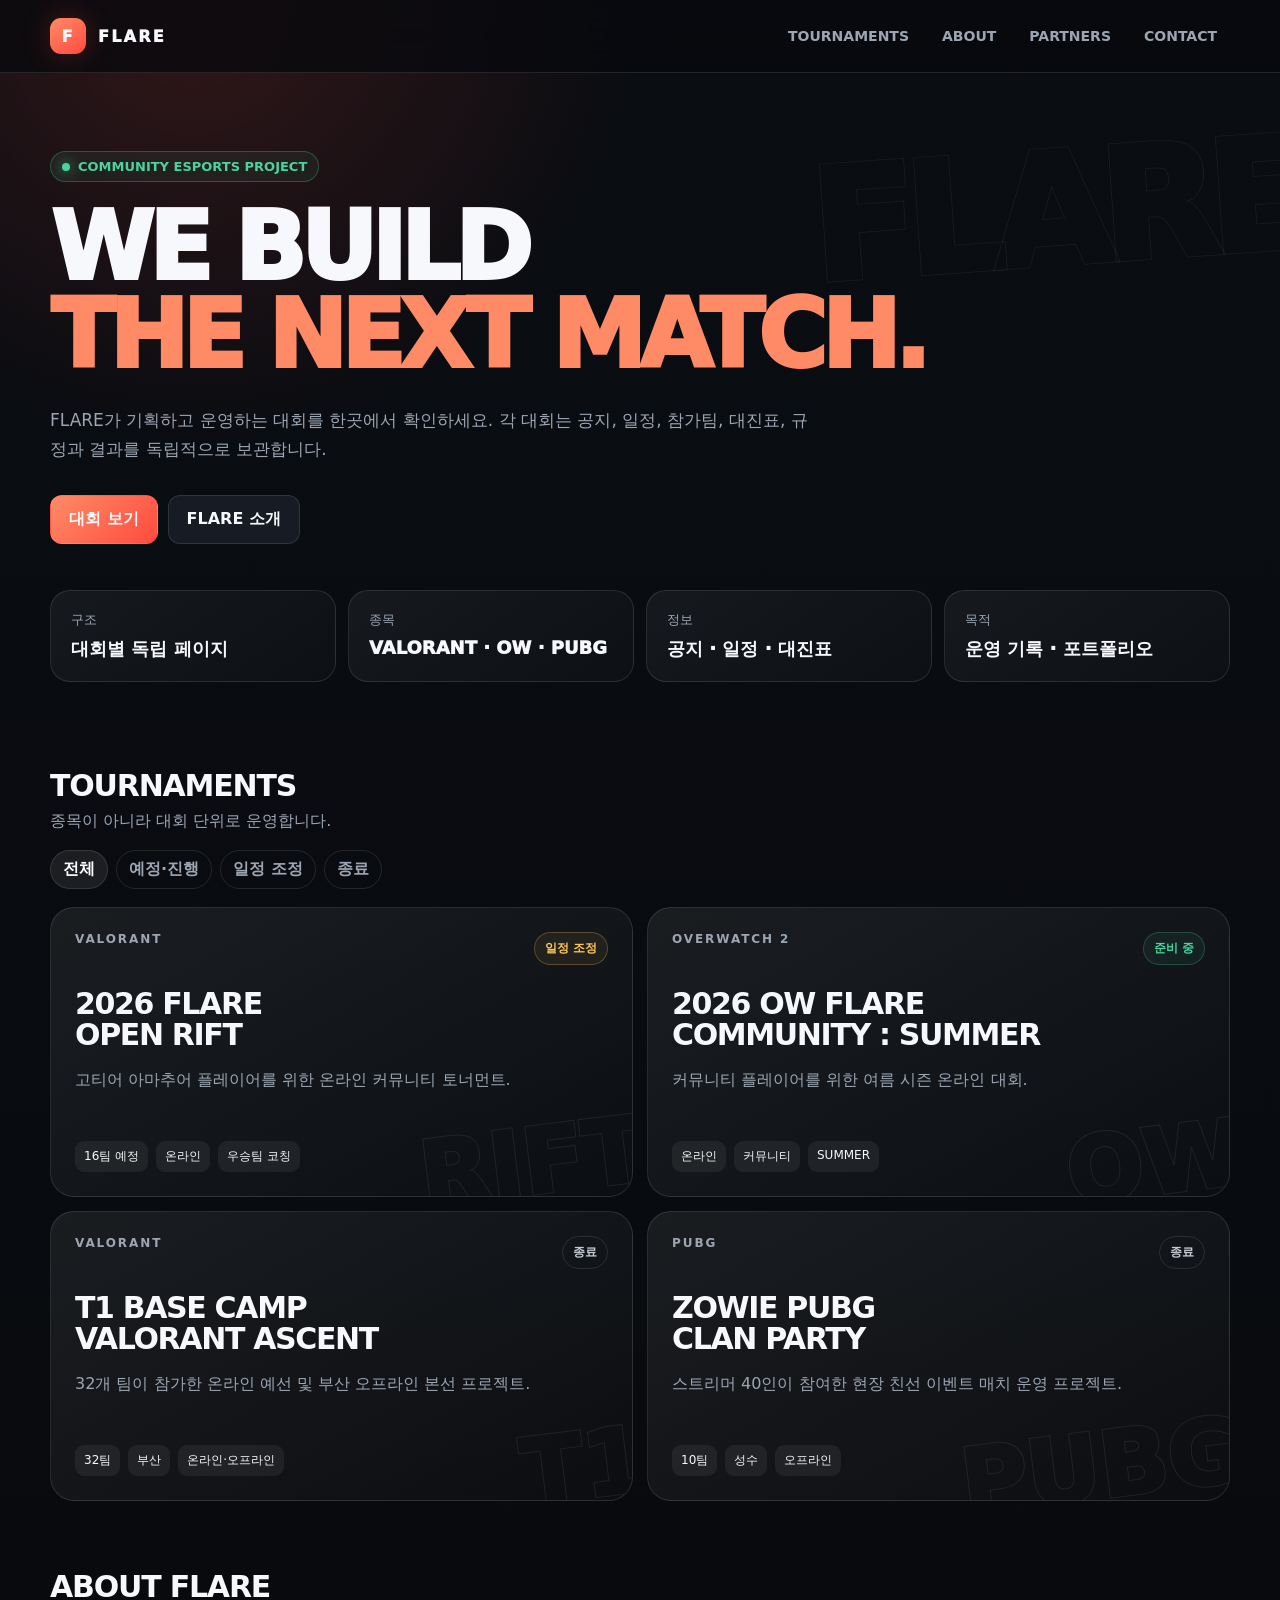
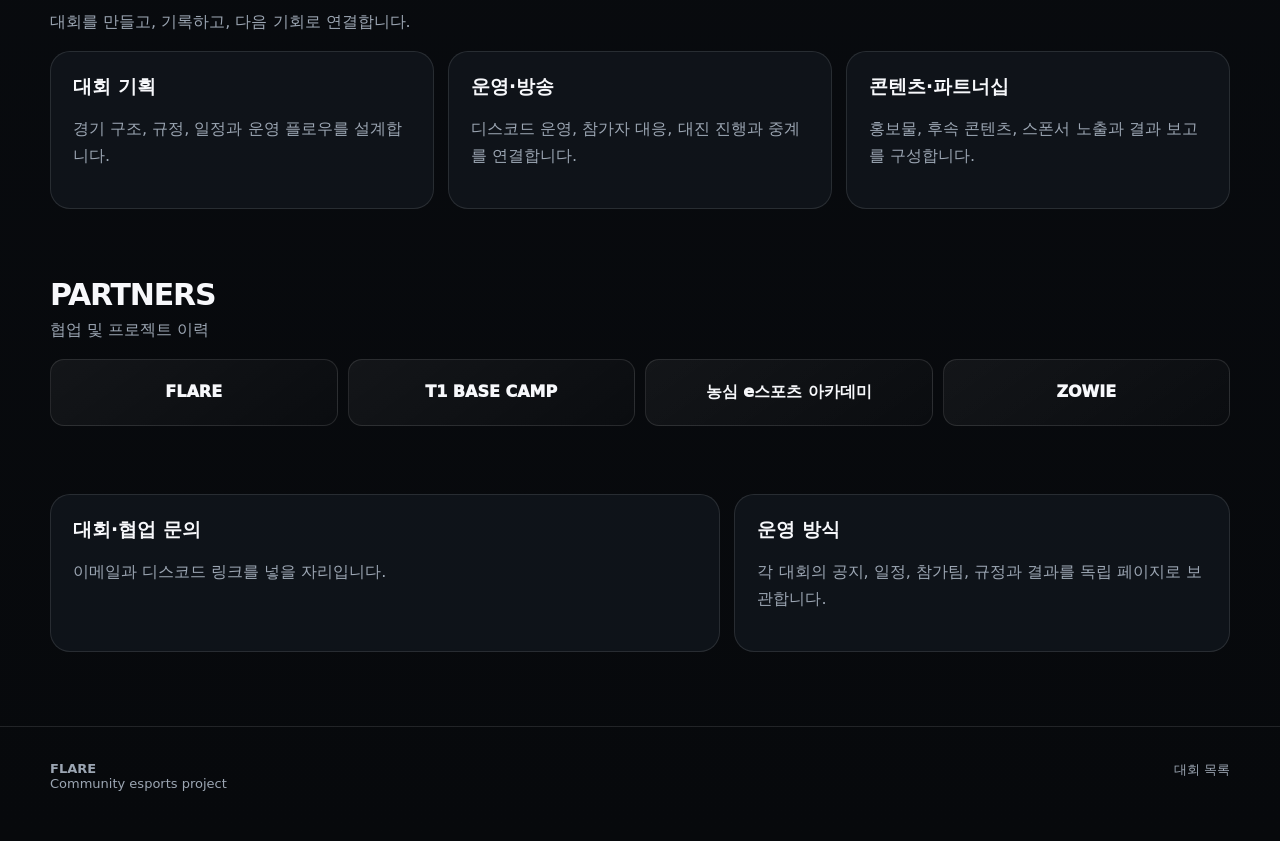
==== index.html @ 4d37eba4 "Add files via upload" ====
<!doctype html><html lang="ko"><head><meta charset="utf-8"><meta name="viewport" content="width=device-width,initial-scale=1"><title>FLARE | Tournament Hub</title><link rel="stylesheet" href="assets/styles.css"></head><body><header class="site-header"><div class="container header-inner"><a class="brand" href="index.html"><span class="brand-mark">F</span><span>FLARE</span></a><button class="menu" data-menu>MENU</button><nav class="nav" data-nav><a href="index.html#tournaments">TOURNAMENTS</a><a href="index.html#about">ABOUT</a><a href="index.html#partners">PARTNERS</a><a href="index.html#contact">CONTACT</a></nav></div></header><section class="hero" data-word="FLARE"><div class="container"><div class="eyebrow ok"><span class="dot"></span> COMMUNITY ESPORTS PROJECT</div><h1>WE BUILD <span>THE NEXT MATCH.</span></h1><p>FLARE가 기획하고 운영하는 대회를 한곳에서 확인하세요. 각 대회는 공지, 일정, 참가팀, 대진표, 규정과 결과를 독립적으로 보관합니다.</p><div class="actions"><a class="btn primary" href="#tournaments">대회 보기</a><a class="btn" href="#about">FLARE 소개</a></div><div class="summary-grid"><div class="summary"><div class="label">구조</div><div class="value">대회별 독립 페이지</div></div><div class="summary"><div class="label">종목</div><div class="value">VALORANT · OW · PUBG</div></div><div class="summary"><div class="label">정보</div><div class="value">공지 · 일정 · 대진표</div></div><div class="summary"><div class="label">목적</div><div class="value">운영 기록 · 포트폴리오</div></div></div></div></section><main><section class="section" id="tournaments"><div class="container"><div class="section-head"><div><h2>TOURNAMENTS</h2><p>종목이 아니라 대회 단위로 운영합니다.</p></div></div><div class="filters"><button class="filter active" data-filter="all">전체</button><button class="filter" data-filter="upcoming">예정·진행</button><button class="filter" data-filter="delayed">일정 조정</button><button class="filter" data-filter="completed">종료</button></div><div class="tournament-grid">
<a class="tournament" data-card data-status="delayed" data-code="RIFT" href="tournaments/open-rift/index.html"><div><div class="topline"><span class="game">VALORANT</span><span class="pill delay">일정 조정</span></div><h3>2026 FLARE<br>OPEN RIFT</h3><p>고티어 아마추어 플레이어를 위한 온라인 커뮤니티 토너먼트.</p></div><div class="chips"><span class="chip">16팀 예정</span><span class="chip">온라인</span><span class="chip">우승팀 코칭</span></div></a>
<a class="tournament" data-card data-status="upcoming" data-code="OW" href="tournaments/ow-summer/index.html"><div><div class="topline"><span class="game">OVERWATCH 2</span><span class="pill live">준비 중</span></div><h3>2026 OW FLARE<br>COMMUNITY : SUMMER</h3><p>커뮤니티 플레이어를 위한 여름 시즌 온라인 대회.</p></div><div class="chips"><span class="chip">온라인</span><span class="chip">커뮤니티</span><span class="chip">SUMMER</span></div></a>
<a class="tournament" data-card data-status="completed" data-code="T1" href="tournaments/t1-ascent/index.html"><div><div class="topline"><span class="game">VALORANT</span><span class="pill done">종료</span></div><h3>T1 BASE CAMP<br>VALORANT ASCENT</h3><p>32개 팀이 참가한 온라인 예선 및 부산 오프라인 본선 프로젝트.</p></div><div class="chips"><span class="chip">32팀</span><span class="chip">부산</span><span class="chip">온라인·오프라인</span></div></a>
<a class="tournament" data-card data-status="completed" data-code="PUBG" href="tournaments/zowie-pubg/index.html"><div><div class="topline"><span class="game">PUBG</span><span class="pill done">종료</span></div><h3>ZOWIE PUBG<br>CLAN PARTY</h3><p>스트리머 40인이 참여한 현장 친선 이벤트 매치 운영 프로젝트.</p></div><div class="chips"><span class="chip">10팀</span><span class="chip">성수</span><span class="chip">오프라인</span></div></a>
</div></div></section><section class="section" id="about"><div class="container"><div class="section-head"><div><h2>ABOUT FLARE</h2><p>대회를 만들고, 기록하고, 다음 기회로 연결합니다.</p></div></div><div class="grid3"><div class="card"><h3>대회 기획</h3><p class="muted">경기 구조, 규정, 일정과 운영 플로우를 설계합니다.</p></div><div class="card"><h3>운영·방송</h3><p class="muted">디스코드 운영, 참가자 대응, 대진 진행과 중계를 연결합니다.</p></div><div class="card"><h3>콘텐츠·파트너십</h3><p class="muted">홍보물, 후속 콘텐츠, 스폰서 노출과 결과 보고를 구성합니다.</p></div></div></div></section><section class="section" id="partners"><div class="container"><div class="section-head"><div><h2>PARTNERS</h2><p>협업 및 프로젝트 이력</p></div></div><div class="sponsors"><div class="sponsor">FLARE</div><div class="sponsor">T1 BASE CAMP</div><div class="sponsor">농심 e스포츠 아카데미</div><div class="sponsor">ZOWIE</div></div></div></section><section class="section" id="contact"><div class="container grid2"><div class="card"><h3>대회·협업 문의</h3><p class="muted">이메일과 디스코드 링크를 넣을 자리입니다.</p></div><div class="card"><h3>운영 방식</h3><p class="muted">각 대회의 공지, 일정, 참가팀, 규정과 결과를 독립 페이지로 보관합니다.</p></div></div></section></main><footer class="footer"><div class="container footer-inner"><div><strong>FLARE</strong><br>Community esports project</div><div><a href="index.html#tournaments">대회 목록</a></div></div></footer><script src="assets/app.js"></script></body></html>
---- assets/styles.css ----
:root{--bg:#080a0e;--panel:#11151c;--panel2:#171c24;--line:rgba(255,255,255,.11);--text:#f7f8fb;--muted:#9ca6b3;--accent:#ff4b3e;--accent2:#ff8b66;--warn:#ffc65a;--ok:#49d39d;--max:1180px;--radius:20px}
*{box-sizing:border-box}html{scroll-behavior:smooth}body{margin:0;background:radial-gradient(circle at 15% 0,rgba(255,75,62,.16),transparent 28rem),linear-gradient(180deg,#0a0d12,#07090c);color:var(--text);font-family:Pretendard,"Noto Sans KR",Inter,system-ui,sans-serif;min-height:100vh}a{color:inherit;text-decoration:none}button{font:inherit}.container{width:min(var(--max),calc(100% - 36px));margin:auto}.site-header{position:sticky;top:0;z-index:50;border-bottom:1px solid var(--line);background:rgba(8,10,14,.78);backdrop-filter:blur(18px)}.header-inner{min-height:72px;display:flex;align-items:center;justify-content:space-between;gap:24px}.brand{display:flex;align-items:center;gap:12px;font-weight:1000;letter-spacing:.14em}.brand-mark{width:36px;height:36px;border-radius:11px;display:grid;place-items:center;background:linear-gradient(145deg,var(--accent2),var(--accent));box-shadow:0 0 28px rgba(255,75,62,.25)}.nav{display:flex;gap:7px}.nav a{padding:10px 13px;border-radius:10px;color:var(--muted);font-size:14px;font-weight:800}.nav a:hover,.nav a.active{background:rgba(255,255,255,.08);color:#fff}.menu{display:none;border:1px solid var(--line);background:var(--panel);color:#fff;border-radius:10px;padding:9px 11px}.hero{padding:78px 0 52px;position:relative;overflow:hidden}.hero:after{content:attr(data-word);position:absolute;right:-20px;top:50px;font-size:clamp(80px,12vw,180px);font-weight:1000;letter-spacing:-.07em;color:transparent;-webkit-text-stroke:1px rgba(255,255,255,.055);transform:rotate(-4deg);pointer-events:none}.eyebrow{display:inline-flex;align-items:center;gap:8px;padding:7px 11px;border-radius:999px;border:1px solid rgba(255,198,90,.28);background:rgba(255,198,90,.07);color:var(--warn);font-size:13px;font-weight:900}.eyebrow.ok{color:var(--ok);border-color:rgba(73,211,157,.28);background:rgba(73,211,157,.07)}.dot{width:8px;height:8px;border-radius:50%;background:currentColor;box-shadow:0 0 14px currentColor}.hero h1{margin:22px 0 0;max-width:950px;font-size:clamp(46px,8vw,94px);line-height:.94;letter-spacing:-.06em;font-weight:1000}.hero h1 span{display:block;color:var(--accent2)}.hero p{max-width:760px;color:var(--muted);font-size:17px;line-height:1.75;margin:25px 0 0}.actions{display:flex;flex-wrap:wrap;gap:10px;margin-top:30px}.btn{display:inline-flex;align-items:center;justify-content:center;border:1px solid var(--line);background:var(--panel2);padding:13px 18px;border-radius:12px;font-weight:900}.btn.primary{border-color:transparent;background:linear-gradient(135deg,var(--accent2),var(--accent))}.btn.disabled{opacity:.48;pointer-events:none}.summary-grid{display:grid;grid-template-columns:repeat(4,1fr);gap:12px;margin-top:46px;position:relative;z-index:2}.summary{border:1px solid var(--line);background:linear-gradient(145deg,rgba(255,255,255,.055),rgba(255,255,255,.02));border-radius:var(--radius);padding:20px}.summary .label{color:var(--muted);font-size:13px;margin-bottom:8px}.summary .value{font-size:18px;font-weight:1000}.section{padding:34px 0}.section-head{display:flex;align-items:end;justify-content:space-between;gap:20px;margin-bottom:18px}.section-head h2{font-size:30px;letter-spacing:-.04em;margin:0}.section-head p{color:var(--muted);margin:8px 0 0}.filters{display:flex;gap:8px;flex-wrap:wrap;margin-bottom:18px}.filter{border:1px solid var(--line);background:transparent;color:var(--muted);padding:8px 12px;border-radius:999px;cursor:pointer;font-weight:800}.filter.active,.filter:hover{background:rgba(255,255,255,.08);color:white}.tournament-grid{display:grid;grid-template-columns:repeat(2,1fr);gap:14px}.tournament{min-height:290px;position:relative;overflow:hidden;padding:24px;border:1px solid var(--line);border-radius:24px;background:linear-gradient(150deg,rgba(255,255,255,.075),rgba(255,255,255,.015));display:flex;flex-direction:column;justify-content:space-between}.tournament:after{content:attr(data-code);position:absolute;right:-12px;bottom:-20px;font-size:90px;font-weight:1000;color:transparent;-webkit-text-stroke:1px rgba(255,255,255,.08);transform:rotate(-7deg)}.tournament>*{position:relative;z-index:2}.topline{display:flex;justify-content:space-between;gap:12px}.game{font-size:12px;color:var(--muted);letter-spacing:.16em;font-weight:900}.pill{font-size:12px;font-weight:1000;border:1px solid var(--line);border-radius:999px;padding:7px 10px}.pill.delay{color:var(--warn);border-color:rgba(255,198,90,.25);background:rgba(255,198,90,.07)}.pill.live{color:var(--ok);border-color:rgba(73,211,157,.25);background:rgba(73,211,157,.07)}.pill.done{color:#c7ccd4}.tournament h3{font-size:30px;line-height:1.03;letter-spacing:-.045em;margin:24px 0 10px}.tournament p{color:var(--muted);line-height:1.65;max-width:500px}.chips{display:flex;flex-wrap:wrap;gap:8px;margin-top:18px}.chip{font-size:12px;padding:7px 9px;border-radius:9px;background:rgba(255,255,255,.06)}.grid2{display:grid;grid-template-columns:1.15fr .85fr;gap:14px}.grid3{display:grid;grid-template-columns:repeat(3,1fr);gap:14px}.card{border:1px solid var(--line);background:rgba(17,21,28,.88);border-radius:var(--radius);padding:22px}.card h3{margin:0 0 15px}.muted{color:var(--muted);line-height:1.68}.notice{display:flex;align-items:center;gap:14px;padding:15px 0;border-bottom:1px solid var(--line)}.notice:last-child{border-bottom:0}.badge{flex:0 0 auto;padding:6px 9px;border-radius:8px;font-size:12px;font-weight:1000;background:rgba(255,75,62,.12);color:var(--accent2)}.badge.gray{background:rgba(255,255,255,.07);color:#cfd5dd}.badge.green{background:rgba(73,211,157,.1);color:var(--ok)}.notice strong{display:block;margin-bottom:5px}.notice small{color:var(--muted)}.timeline{display:grid;gap:12px}.timeline-item{display:grid;grid-template-columns:135px 1fr;gap:16px;padding:18px;border:1px solid var(--line);border-radius:15px;background:rgba(255,255,255,.024)}.timeline-date{font-weight:1000;color:var(--accent2)}.timeline-item h4{margin:0 0 7px}.timeline-item p{margin:0;color:var(--muted);line-height:1.58}.team-grid{display:grid;grid-template-columns:repeat(3,1fr);gap:12px}.team-card{padding:18px;border:1px solid var(--line);border-radius:15px;background:rgba(255,255,255,.025)}.team-card strong{display:block;margin-bottom:8px}.team-card span{color:var(--muted);font-size:13px}.rule-list{margin:0;padding-left:20px;color:var(--muted);line-height:1.85}.rule-list strong{color:white}.detail-nav{position:sticky;top:72px;z-index:40;border-bottom:1px solid var(--line);background:rgba(8,10,14,.88);backdrop-filter:blur(16px)}.detail-nav .container{display:flex;gap:6px;overflow-x:auto}.detail-nav a{white-space:nowrap;color:var(--muted);padding:14px 12px;font-size:14px;font-weight:900}.bracket-wrap{overflow-x:auto}.bracket{min-width:900px;display:grid;grid-template-columns:repeat(4,1fr);gap:32px;align-items:center}.round h3{font-size:12px;color:var(--muted);letter-spacing:.12em}.match{margin:18px 0;border:1px solid var(--line);border-radius:12px;overflow:hidden;background:#0b0f14}.match-row{display:flex;justify-content:space-between;padding:11px 12px;border-bottom:1px solid var(--line);color:#737d89}.match-row:last-child{border-bottom:0}.sponsors{display:flex;flex-wrap:wrap;gap:10px}.sponsor{flex:1;min-width:170px;border:1px solid var(--line);border-radius:14px;padding:22px;text-align:center;font-weight:1000;background:linear-gradient(145deg,rgba(255,255,255,.05),rgba(255,255,255,.015))}.footer{border-top:1px solid var(--line);margin-top:40px;padding:34px 0 50px;color:var(--muted);font-size:13px}.footer-inner{display:flex;justify-content:space-between;gap:30px}.back{display:inline-block;margin-bottom:20px;color:var(--muted);font-weight:900}
@media(max-width:860px){.menu{display:block}.nav{display:none;position:absolute;left:18px;right:18px;top:62px;padding:10px;background:#0d1117;border:1px solid var(--line);border-radius:14px;flex-direction:column}.nav.open{display:flex}.nav a{text-align:center}.summary-grid{grid-template-columns:repeat(2,1fr)}.tournament-grid,.grid2,.grid3{grid-template-columns:1fr}.team-grid{grid-template-columns:repeat(2,1fr)}}
@media(max-width:560px){.container{width:min(var(--max),calc(100% - 24px))}.hero{padding:54px 0 42px}.hero h1{font-size:48px}.hero p{font-size:15px}.summary-grid,.team-grid{grid-template-columns:1fr}.timeline-item{grid-template-columns:1fr;gap:6px}.footer-inner{flex-direction:column}}
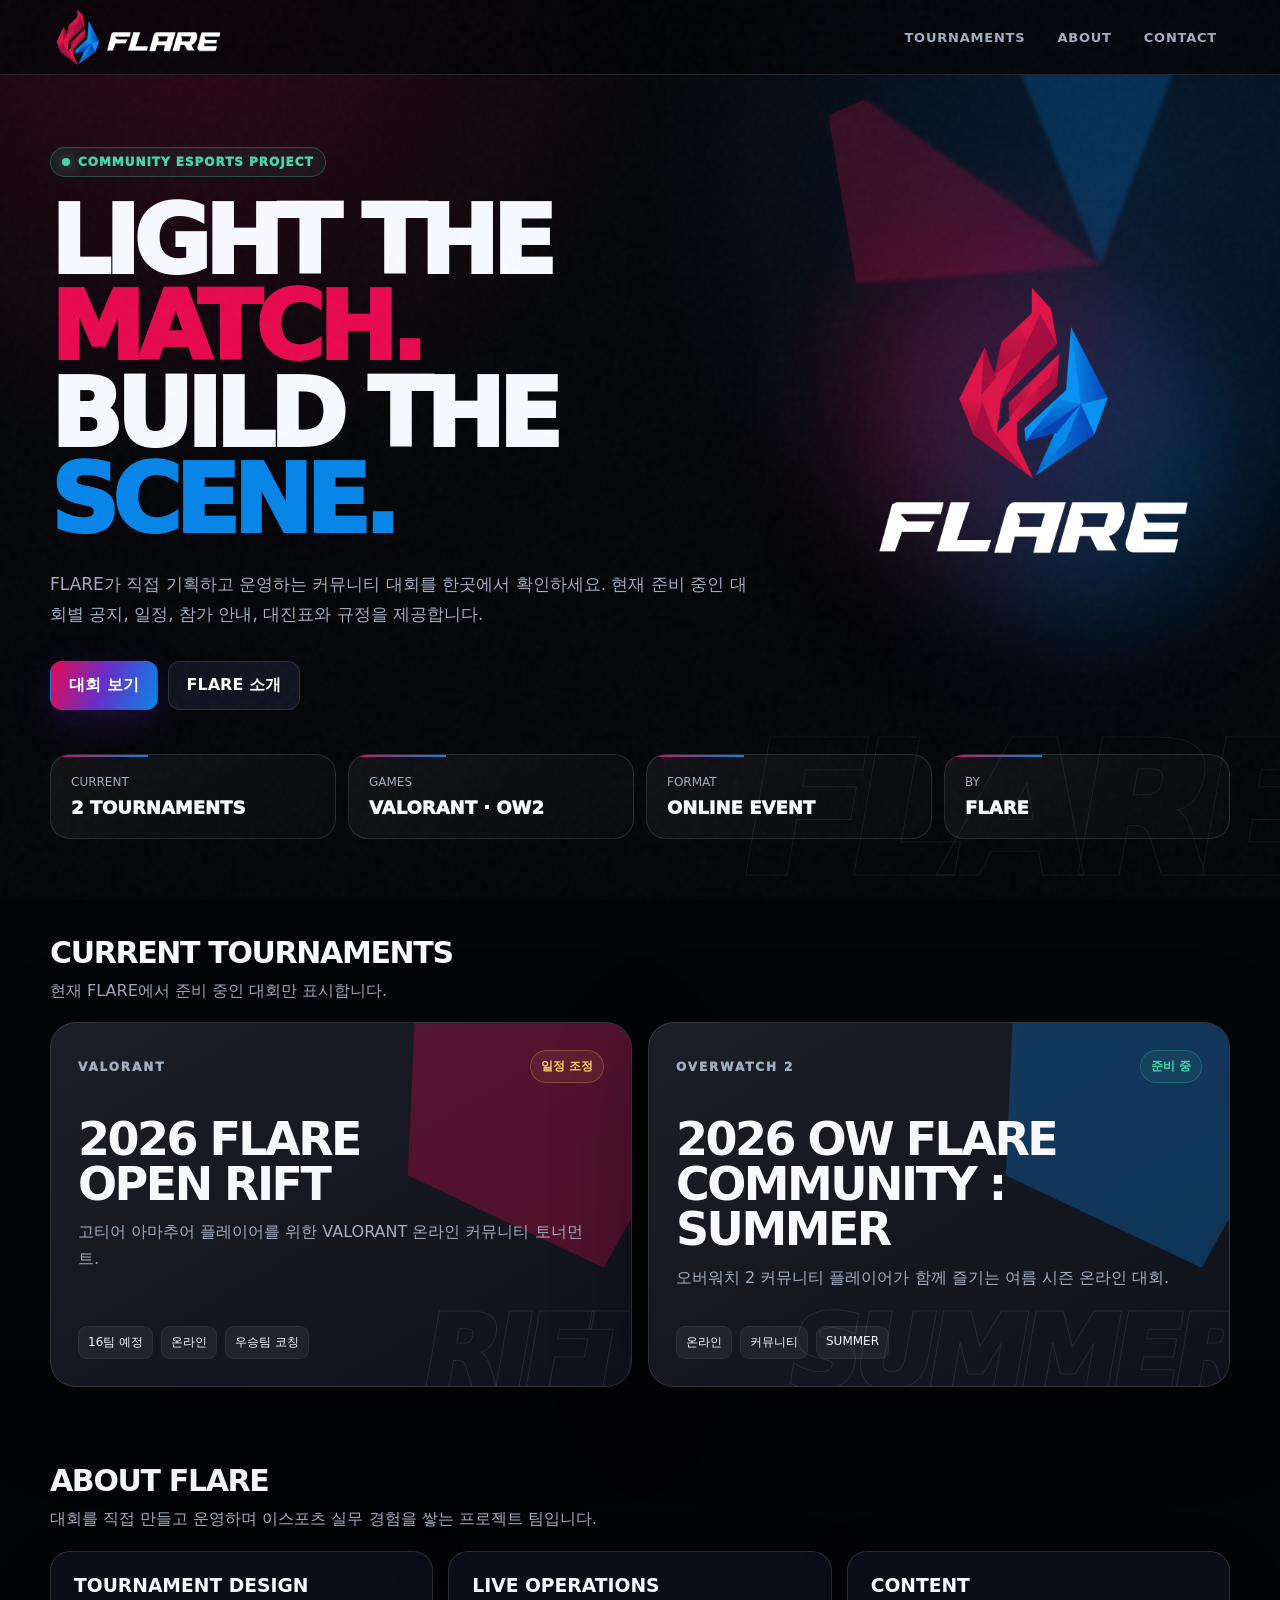
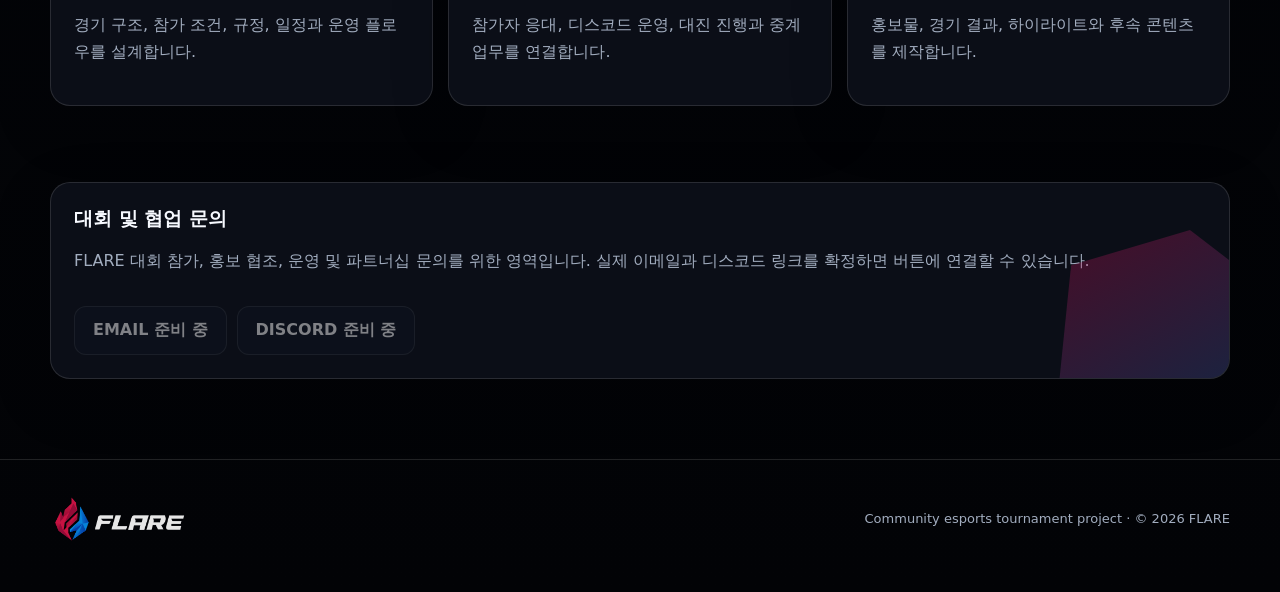
==== commit daa71f74: "FLARE 로고 디자인으로 수정" ====
--- a/index.html
+++ b/index.html
@@ -1,6 +1,143 @@
-<!doctype html><html lang="ko"><head><meta charset="utf-8"><meta name="viewport" content="width=device-width,initial-scale=1"><title>FLARE | Tournament Hub</title><link rel="stylesheet" href="assets/styles.css"></head><body><header class="site-header"><div class="container header-inner"><a class="brand" href="index.html"><span class="brand-mark">F</span><span>FLARE</span></a><button class="menu" data-menu>MENU</button><nav class="nav" data-nav><a href="index.html#tournaments">TOURNAMENTS</a><a href="index.html#about">ABOUT</a><a href="index.html#partners">PARTNERS</a><a href="index.html#contact">CONTACT</a></nav></div></header><section class="hero" data-word="FLARE"><div class="container"><div class="eyebrow ok"><span class="dot"></span> COMMUNITY ESPORTS PROJECT</div><h1>WE BUILD <span>THE NEXT MATCH.</span></h1><p>FLARE가 기획하고 운영하는 대회를 한곳에서 확인하세요. 각 대회는 공지, 일정, 참가팀, 대진표, 규정과 결과를 독립적으로 보관합니다.</p><div class="actions"><a class="btn primary" href="#tournaments">대회 보기</a><a class="btn" href="#about">FLARE 소개</a></div><div class="summary-grid"><div class="summary"><div class="label">구조</div><div class="value">대회별 독립 페이지</div></div><div class="summary"><div class="label">종목</div><div class="value">VALORANT · OW · PUBG</div></div><div class="summary"><div class="label">정보</div><div class="value">공지 · 일정 · 대진표</div></div><div class="summary"><div class="label">목적</div><div class="value">운영 기록 · 포트폴리오</div></div></div></div></section><main><section class="section" id="tournaments"><div class="container"><div class="section-head"><div><h2>TOURNAMENTS</h2><p>종목이 아니라 대회 단위로 운영합니다.</p></div></div><div class="filters"><button class="filter active" data-filter="all">전체</button><button class="filter" data-filter="upcoming">예정·진행</button><button class="filter" data-filter="delayed">일정 조정</button><button class="filter" data-filter="completed">종료</button></div><div class="tournament-grid">
-<a class="tournament" data-card data-status="delayed" data-code="RIFT" href="tournaments/open-rift/index.html"><div><div class="topline"><span class="game">VALORANT</span><span class="pill delay">일정 조정</span></div><h3>2026 FLARE<br>OPEN RIFT</h3><p>고티어 아마추어 플레이어를 위한 온라인 커뮤니티 토너먼트.</p></div><div class="chips"><span class="chip">16팀 예정</span><span class="chip">온라인</span><span class="chip">우승팀 코칭</span></div></a>
-<a class="tournament" data-card data-status="upcoming" data-code="OW" href="tournaments/ow-summer/index.html"><div><div class="topline"><span class="game">OVERWATCH 2</span><span class="pill live">준비 중</span></div><h3>2026 OW FLARE<br>COMMUNITY : SUMMER</h3><p>커뮤니티 플레이어를 위한 여름 시즌 온라인 대회.</p></div><div class="chips"><span class="chip">온라인</span><span class="chip">커뮤니티</span><span class="chip">SUMMER</span></div></a>
-<a class="tournament" data-card data-status="completed" data-code="T1" href="tournaments/t1-ascent/index.html"><div><div class="topline"><span class="game">VALORANT</span><span class="pill done">종료</span></div><h3>T1 BASE CAMP<br>VALORANT ASCENT</h3><p>32개 팀이 참가한 온라인 예선 및 부산 오프라인 본선 프로젝트.</p></div><div class="chips"><span class="chip">32팀</span><span class="chip">부산</span><span class="chip">온라인·오프라인</span></div></a>
-<a class="tournament" data-card data-status="completed" data-code="PUBG" href="tournaments/zowie-pubg/index.html"><div><div class="topline"><span class="game">PUBG</span><span class="pill done">종료</span></div><h3>ZOWIE PUBG<br>CLAN PARTY</h3><p>스트리머 40인이 참여한 현장 친선 이벤트 매치 운영 프로젝트.</p></div><div class="chips"><span class="chip">10팀</span><span class="chip">성수</span><span class="chip">오프라인</span></div></a>
-</div></div></section><section class="section" id="about"><div class="container"><div class="section-head"><div><h2>ABOUT FLARE</h2><p>대회를 만들고, 기록하고, 다음 기회로 연결합니다.</p></div></div><div class="grid3"><div class="card"><h3>대회 기획</h3><p class="muted">경기 구조, 규정, 일정과 운영 플로우를 설계합니다.</p></div><div class="card"><h3>운영·방송</h3><p class="muted">디스코드 운영, 참가자 대응, 대진 진행과 중계를 연결합니다.</p></div><div class="card"><h3>콘텐츠·파트너십</h3><p class="muted">홍보물, 후속 콘텐츠, 스폰서 노출과 결과 보고를 구성합니다.</p></div></div></div></section><section class="section" id="partners"><div class="container"><div class="section-head"><div><h2>PARTNERS</h2><p>협업 및 프로젝트 이력</p></div></div><div class="sponsors"><div class="sponsor">FLARE</div><div class="sponsor">T1 BASE CAMP</div><div class="sponsor">농심 e스포츠 아카데미</div><div class="sponsor">ZOWIE</div></div></div></section><section class="section" id="contact"><div class="container grid2"><div class="card"><h3>대회·협업 문의</h3><p class="muted">이메일과 디스코드 링크를 넣을 자리입니다.</p></div><div class="card"><h3>운영 방식</h3><p class="muted">각 대회의 공지, 일정, 참가팀, 규정과 결과를 독립 페이지로 보관합니다.</p></div></div></section></main><footer class="footer"><div class="container footer-inner"><div><strong>FLARE</strong><br>Community esports project</div><div><a href="index.html#tournaments">대회 목록</a></div></div></footer><script src="assets/app.js"></script></body></html>+<!doctype html>
+<html lang="ko">
+<head>
+  <meta charset="utf-8">
+  <meta name="viewport" content="width=device-width, initial-scale=1">
+  <meta name="description" content="FLARE 공식 대회 허브">
+  <title>FLARE | Tournament Hub</title>
+  <link rel="icon" href="assets/flare-logo-square.png">
+  <link rel="stylesheet" href="assets/styles.css">
+</head>
+<body>
+
+<header class="site-header">
+  <div class="container header-inner">
+    <a href="index.html" aria-label="FLARE 홈">
+      <img class="brand-logo" src="assets/flare-logo-horizontal.png" alt="FLARE">
+    </a>
+    <button class="menu" data-menu aria-expanded="false" aria-label="메뉴 열기">MENU</button>
+    <nav class="nav" data-nav aria-label="주요 메뉴">
+      <a href="index.html#tournaments">TOURNAMENTS</a>
+      <a href="index.html#about">ABOUT</a>
+      <a href="index.html#contact">CONTACT</a>
+    </nav>
+  </div>
+</header>
+
+<section class="hero" data-word="FLARE">
+  <div class="container hero-layout">
+    <div class="hero-copy-block">
+      <div class="eyebrow"><span class="dot"></span> COMMUNITY ESPORTS PROJECT</div>
+      <h1>LIGHT THE <span class="pink">MATCH.</span><br>BUILD THE <span class="blue">SCENE.</span></h1>
+      <p class="hero-copy">
+        FLARE가 직접 기획하고 운영하는 커뮤니티 대회를 한곳에서 확인하세요.
+        현재 준비 중인 대회별 공지, 일정, 참가 안내, 대진표와 규정을 제공합니다.
+      </p>
+      <div class="actions">
+        <a class="btn primary" href="#tournaments">대회 보기</a>
+        <a class="btn" href="#about">FLARE 소개</a>
+      </div>
+    </div>
+    <div class="hero-logo-wrap">
+      <img class="hero-logo" src="assets/flare-logo-square.png" alt="FLARE 로고">
+    </div>
+  </div>
+  <div class="container">
+    <div class="summary-grid">
+      <div class="summary"><div class="label">CURRENT</div><div class="value">2 TOURNAMENTS</div></div>
+      <div class="summary"><div class="label">GAMES</div><div class="value">VALORANT · OW2</div></div>
+      <div class="summary"><div class="label">FORMAT</div><div class="value">ONLINE EVENT</div></div>
+      <div class="summary"><div class="label">BY</div><div class="value">FLARE</div></div>
+    </div>
+  </div>
+</section>
+
+<main>
+  <section class="section" id="tournaments">
+    <div class="container">
+      <div class="section-head">
+        <div>
+          <h2>CURRENT TOURNAMENTS</h2>
+          <p>현재 FLARE에서 준비 중인 대회만 표시합니다.</p>
+        </div>
+      </div>
+
+      <div class="tournament-grid">
+        <a class="tournament" data-code="RIFT" href="tournaments/open-rift/index.html">
+          <div>
+            <div class="topline">
+              <span class="game">VALORANT</span>
+              <span class="pill delay">일정 조정</span>
+            </div>
+            <h3>2026 FLARE<br>OPEN RIFT</h3>
+            <p>고티어 아마추어 플레이어를 위한 VALORANT 온라인 커뮤니티 토너먼트.</p>
+          </div>
+          <div class="chips">
+            <span class="chip">16팀 예정</span>
+            <span class="chip">온라인</span>
+            <span class="chip">우승팀 코칭</span>
+          </div>
+        </a>
+
+        <a class="tournament blue-card" data-code="SUMMER" href="tournaments/ow-summer/index.html">
+          <div>
+            <div class="topline">
+              <span class="game">OVERWATCH 2</span>
+              <span class="pill live">준비 중</span>
+            </div>
+            <h3>2026 OW FLARE<br>COMMUNITY : SUMMER</h3>
+            <p>오버워치 2 커뮤니티 플레이어가 함께 즐기는 여름 시즌 온라인 대회.</p>
+          </div>
+          <div class="chips">
+            <span class="chip">온라인</span>
+            <span class="chip">커뮤니티</span>
+            <span class="chip">SUMMER</span>
+          </div>
+        </a>
+      </div>
+    </div>
+  </section>
+
+  <section class="section" id="about">
+    <div class="container">
+      <div class="section-head">
+        <div>
+          <h2>ABOUT FLARE</h2>
+          <p>대회를 직접 만들고 운영하며 이스포츠 실무 경험을 쌓는 프로젝트 팀입니다.</p>
+        </div>
+      </div>
+      <div class="grid3">
+        <article class="card"><h3>TOURNAMENT DESIGN</h3><p class="muted">경기 구조, 참가 조건, 규정, 일정과 운영 플로우를 설계합니다.</p></article>
+        <article class="card"><h3>LIVE OPERATIONS</h3><p class="muted">참가자 응대, 디스코드 운영, 대진 진행과 중계 업무를 연결합니다.</p></article>
+        <article class="card"><h3>CONTENT</h3><p class="muted">홍보물, 경기 결과, 하이라이트와 후속 콘텐츠를 제작합니다.</p></article>
+      </div>
+    </div>
+  </section>
+
+  <section class="section" id="contact">
+    <div class="container">
+      <div class="card contact-card">
+        <h3>대회 및 협업 문의</h3>
+        <p class="muted">
+          FLARE 대회 참가, 홍보 협조, 운영 및 파트너십 문의를 위한 영역입니다.
+          실제 이메일과 디스코드 링크를 확정하면 버튼에 연결할 수 있습니다.
+        </p>
+        <div class="actions">
+          <a class="btn disabled" href="#">EMAIL 준비 중</a>
+          <a class="btn disabled" href="#">DISCORD 준비 중</a>
+        </div>
+      </div>
+    </div>
+  </section>
+</main>
+
+<footer class="footer">
+  <div class="container footer-inner">
+    <img class="footer-logo" src="assets/flare-logo-horizontal.png" alt="FLARE">
+    <div>Community esports tournament project · © 2026 FLARE</div>
+  </div>
+</footer>
+
+<script src="assets/app.js"></script>
+</body>
+</html>
--- a/assets/styles.css
+++ b/assets/styles.css
@@ -1,5 +1,761 @@
 
-:root{--bg:#080a0e;--panel:#11151c;--panel2:#171c24;--line:rgba(255,255,255,.11);--text:#f7f8fb;--muted:#9ca6b3;--accent:#ff4b3e;--accent2:#ff8b66;--warn:#ffc65a;--ok:#49d39d;--max:1180px;--radius:20px}
-*{box-sizing:border-box}html{scroll-behavior:smooth}body{margin:0;background:radial-gradient(circle at 15% 0,rgba(255,75,62,.16),transparent 28rem),linear-gradient(180deg,#0a0d12,#07090c);color:var(--text);font-family:Pretendard,"Noto Sans KR",Inter,system-ui,sans-serif;min-height:100vh}a{color:inherit;text-decoration:none}button{font:inherit}.container{width:min(var(--max),calc(100% - 36px));margin:auto}.site-header{position:sticky;top:0;z-index:50;border-bottom:1px solid var(--line);background:rgba(8,10,14,.78);backdrop-filter:blur(18px)}.header-inner{min-height:72px;display:flex;align-items:center;justify-content:space-between;gap:24px}.brand{display:flex;align-items:center;gap:12px;font-weight:1000;letter-spacing:.14em}.brand-mark{width:36px;height:36px;border-radius:11px;display:grid;place-items:center;background:linear-gradient(145deg,var(--accent2),var(--accent));box-shadow:0 0 28px rgba(255,75,62,.25)}.nav{display:flex;gap:7px}.nav a{padding:10px 13px;border-radius:10px;color:var(--muted);font-size:14px;font-weight:800}.nav a:hover,.nav a.active{background:rgba(255,255,255,.08);color:#fff}.menu{display:none;border:1px solid var(--line);background:var(--panel);color:#fff;border-radius:10px;padding:9px 11px}.hero{padding:78px 0 52px;position:relative;overflow:hidden}.hero:after{content:attr(data-word);position:absolute;right:-20px;top:50px;font-size:clamp(80px,12vw,180px);font-weight:1000;letter-spacing:-.07em;color:transparent;-webkit-text-stroke:1px rgba(255,255,255,.055);transform:rotate(-4deg);pointer-events:none}.eyebrow{display:inline-flex;align-items:center;gap:8px;padding:7px 11px;border-radius:999px;border:1px solid rgba(255,198,90,.28);background:rgba(255,198,90,.07);color:var(--warn);font-size:13px;font-weight:900}.eyebrow.ok{color:var(--ok);border-color:rgba(73,211,157,.28);background:rgba(73,211,157,.07)}.dot{width:8px;height:8px;border-radius:50%;background:currentColor;box-shadow:0 0 14px currentColor}.hero h1{margin:22px 0 0;max-width:950px;font-size:clamp(46px,8vw,94px);line-height:.94;letter-spacing:-.06em;font-weight:1000}.hero h1 span{display:block;color:var(--accent2)}.hero p{max-width:760px;color:var(--muted);font-size:17px;line-height:1.75;margin:25px 0 0}.actions{display:flex;flex-wrap:wrap;gap:10px;margin-top:30px}.btn{display:inline-flex;align-items:center;justify-content:center;border:1px solid var(--line);background:var(--panel2);padding:13px 18px;border-radius:12px;font-weight:900}.btn.primary{border-color:transparent;background:linear-gradient(135deg,var(--accent2),var(--accent))}.btn.disabled{opacity:.48;pointer-events:none}.summary-grid{display:grid;grid-template-columns:repeat(4,1fr);gap:12px;margin-top:46px;position:relative;z-index:2}.summary{border:1px solid var(--line);background:linear-gradient(145deg,rgba(255,255,255,.055),rgba(255,255,255,.02));border-radius:var(--radius);padding:20px}.summary .label{color:var(--muted);font-size:13px;margin-bottom:8px}.summary .value{font-size:18px;font-weight:1000}.section{padding:34px 0}.section-head{display:flex;align-items:end;justify-content:space-between;gap:20px;margin-bottom:18px}.section-head h2{font-size:30px;letter-spacing:-.04em;margin:0}.section-head p{color:var(--muted);margin:8px 0 0}.filters{display:flex;gap:8px;flex-wrap:wrap;margin-bottom:18px}.filter{border:1px solid var(--line);background:transparent;color:var(--muted);padding:8px 12px;border-radius:999px;cursor:pointer;font-weight:800}.filter.active,.filter:hover{background:rgba(255,255,255,.08);color:white}.tournament-grid{display:grid;grid-template-columns:repeat(2,1fr);gap:14px}.tournament{min-height:290px;position:relative;overflow:hidden;padding:24px;border:1px solid var(--line);border-radius:24px;background:linear-gradient(150deg,rgba(255,255,255,.075),rgba(255,255,255,.015));display:flex;flex-direction:column;justify-content:space-between}.tournament:after{content:attr(data-code);position:absolute;right:-12px;bottom:-20px;font-size:90px;font-weight:1000;color:transparent;-webkit-text-stroke:1px rgba(255,255,255,.08);transform:rotate(-7deg)}.tournament>*{position:relative;z-index:2}.topline{display:flex;justify-content:space-between;gap:12px}.game{font-size:12px;color:var(--muted);letter-spacing:.16em;font-weight:900}.pill{font-size:12px;font-weight:1000;border:1px solid var(--line);border-radius:999px;padding:7px 10px}.pill.delay{color:var(--warn);border-color:rgba(255,198,90,.25);background:rgba(255,198,90,.07)}.pill.live{color:var(--ok);border-color:rgba(73,211,157,.25);background:rgba(73,211,157,.07)}.pill.done{color:#c7ccd4}.tournament h3{font-size:30px;line-height:1.03;letter-spacing:-.045em;margin:24px 0 10px}.tournament p{color:var(--muted);line-height:1.65;max-width:500px}.chips{display:flex;flex-wrap:wrap;gap:8px;margin-top:18px}.chip{font-size:12px;padding:7px 9px;border-radius:9px;background:rgba(255,255,255,.06)}.grid2{display:grid;grid-template-columns:1.15fr .85fr;gap:14px}.grid3{display:grid;grid-template-columns:repeat(3,1fr);gap:14px}.card{border:1px solid var(--line);background:rgba(17,21,28,.88);border-radius:var(--radius);padding:22px}.card h3{margin:0 0 15px}.muted{color:var(--muted);line-height:1.68}.notice{display:flex;align-items:center;gap:14px;padding:15px 0;border-bottom:1px solid var(--line)}.notice:last-child{border-bottom:0}.badge{flex:0 0 auto;padding:6px 9px;border-radius:8px;font-size:12px;font-weight:1000;background:rgba(255,75,62,.12);color:var(--accent2)}.badge.gray{background:rgba(255,255,255,.07);color:#cfd5dd}.badge.green{background:rgba(73,211,157,.1);color:var(--ok)}.notice strong{display:block;margin-bottom:5px}.notice small{color:var(--muted)}.timeline{display:grid;gap:12px}.timeline-item{display:grid;grid-template-columns:135px 1fr;gap:16px;padding:18px;border:1px solid var(--line);border-radius:15px;background:rgba(255,255,255,.024)}.timeline-date{font-weight:1000;color:var(--accent2)}.timeline-item h4{margin:0 0 7px}.timeline-item p{margin:0;color:var(--muted);line-height:1.58}.team-grid{display:grid;grid-template-columns:repeat(3,1fr);gap:12px}.team-card{padding:18px;border:1px solid var(--line);border-radius:15px;background:rgba(255,255,255,.025)}.team-card strong{display:block;margin-bottom:8px}.team-card span{color:var(--muted);font-size:13px}.rule-list{margin:0;padding-left:20px;color:var(--muted);line-height:1.85}.rule-list strong{color:white}.detail-nav{position:sticky;top:72px;z-index:40;border-bottom:1px solid var(--line);background:rgba(8,10,14,.88);backdrop-filter:blur(16px)}.detail-nav .container{display:flex;gap:6px;overflow-x:auto}.detail-nav a{white-space:nowrap;color:var(--muted);padding:14px 12px;font-size:14px;font-weight:900}.bracket-wrap{overflow-x:auto}.bracket{min-width:900px;display:grid;grid-template-columns:repeat(4,1fr);gap:32px;align-items:center}.round h3{font-size:12px;color:var(--muted);letter-spacing:.12em}.match{margin:18px 0;border:1px solid var(--line);border-radius:12px;overflow:hidden;background:#0b0f14}.match-row{display:flex;justify-content:space-between;padding:11px 12px;border-bottom:1px solid var(--line);color:#737d89}.match-row:last-child{border-bottom:0}.sponsors{display:flex;flex-wrap:wrap;gap:10px}.sponsor{flex:1;min-width:170px;border:1px solid var(--line);border-radius:14px;padding:22px;text-align:center;font-weight:1000;background:linear-gradient(145deg,rgba(255,255,255,.05),rgba(255,255,255,.015))}.footer{border-top:1px solid var(--line);margin-top:40px;padding:34px 0 50px;color:var(--muted);font-size:13px}.footer-inner{display:flex;justify-content:space-between;gap:30px}.back{display:inline-block;margin-bottom:20px;color:var(--muted);font-weight:900}
-@media(max-width:860px){.menu{display:block}.nav{display:none;position:absolute;left:18px;right:18px;top:62px;padding:10px;background:#0d1117;border:1px solid var(--line);border-radius:14px;flex-direction:column}.nav.open{display:flex}.nav a{text-align:center}.summary-grid{grid-template-columns:repeat(2,1fr)}.tournament-grid,.grid2,.grid3{grid-template-columns:1fr}.team-grid{grid-template-columns:repeat(2,1fr)}}
-@media(max-width:560px){.container{width:min(var(--max),calc(100% - 24px))}.hero{padding:54px 0 42px}.hero h1{font-size:48px}.hero p{font-size:15px}.summary-grid,.team-grid{grid-template-columns:1fr}.timeline-item{grid-template-columns:1fr;gap:6px}.footer-inner{flex-direction:column}}
+:root {
+  --bg: #030407;
+  --bg-soft: #080b12;
+  --panel: rgba(14, 18, 28, .82);
+  --panel-strong: #0f1420;
+  --line: rgba(255,255,255,.12);
+  --line-bright: rgba(255,255,255,.22);
+  --text: #f7f9ff;
+  --muted: #a2adbf;
+
+  --pink: #e70a4f;
+  --pink-deep: #ad073e;
+  --blue: #0785e8;
+  --blue-deep: #124fc2;
+  --purple: #682cc8;
+
+  --warning: #ffd166;
+  --success: #44d7aa;
+  --max: 1180px;
+  --radius: 20px;
+  --shadow: 0 24px 90px rgba(0,0,0,.42);
+}
+
+* { box-sizing: border-box; }
+html { scroll-behavior: smooth; }
+body {
+  margin: 0;
+  min-height: 100vh;
+  color: var(--text);
+  font-family: Pretendard, "Noto Sans KR", Inter, system-ui, -apple-system, BlinkMacSystemFont, "Segoe UI", sans-serif;
+  background:
+    radial-gradient(circle at 15% 0%, rgba(231,10,79,.18), transparent 30rem),
+    radial-gradient(circle at 88% 8%, rgba(7,133,232,.17), transparent 30rem),
+    linear-gradient(180deg, #05070b 0%, #020306 100%);
+}
+
+body::before {
+  content: "";
+  position: fixed;
+  inset: 0;
+  z-index: 100;
+  pointer-events: none;
+  opacity: .035;
+  background-image:
+    linear-gradient(rgba(255,255,255,.3) 1px, transparent 1px),
+    linear-gradient(90deg, rgba(255,255,255,.3) 1px, transparent 1px);
+  background-size: 48px 48px;
+  mask-image: linear-gradient(to bottom, rgba(0,0,0,.6), transparent 74%);
+}
+
+body::after {
+  content: "";
+  position: fixed;
+  inset: 0;
+  z-index: 99;
+  pointer-events: none;
+  opacity: .035;
+  background-image: url("data:image/svg+xml,%3Csvg viewBox='0 0 160 160' xmlns='http://www.w3.org/2000/svg'%3E%3Cfilter id='n'%3E%3CfeTurbulence type='fractalNoise' baseFrequency='.85' numOctaves='4' stitchTiles='stitch'/%3E%3C/filter%3E%3Crect width='100%25' height='100%25' filter='url(%23n)' opacity='.8'/%3E%3C/svg%3E");
+}
+
+a { color: inherit; text-decoration: none; }
+button { font: inherit; }
+img { display: block; max-width: 100%; }
+.container { width: min(var(--max), calc(100% - 36px)); margin: 0 auto; }
+
+.site-header {
+  position: sticky;
+  top: 0;
+  z-index: 60;
+  border-bottom: 1px solid var(--line);
+  background: rgba(3,4,7,.76);
+  backdrop-filter: blur(20px);
+}
+
+.header-inner {
+  min-height: 74px;
+  display: flex;
+  align-items: center;
+  justify-content: space-between;
+  gap: 22px;
+}
+
+.brand-logo {
+  width: 178px;
+  height: auto;
+}
+
+.nav {
+  display: flex;
+  align-items: center;
+  gap: 6px;
+}
+
+.nav a {
+  padding: 10px 13px;
+  border-radius: 10px;
+  color: var(--muted);
+  font-size: 13px;
+  font-weight: 900;
+  letter-spacing: .06em;
+  transition: .2s ease;
+}
+
+.nav a:hover,
+.nav a.active {
+  color: #fff;
+  background: rgba(255,255,255,.075);
+}
+
+.menu {
+  display: none;
+  border: 1px solid var(--line);
+  background: var(--panel-strong);
+  color: #fff;
+  border-radius: 10px;
+  padding: 9px 11px;
+  cursor: pointer;
+}
+
+.hero {
+  position: relative;
+  overflow: hidden;
+  padding: 72px 0 58px;
+  isolation: isolate;
+}
+
+.hero::before {
+  content: "";
+  position: absolute;
+  z-index: -2;
+  width: 580px;
+  height: 580px;
+  right: -110px;
+  top: -100px;
+  background:
+    conic-gradient(
+      from 218deg,
+      transparent 0 11%,
+      rgba(231,10,79,.22) 11% 22%,
+      transparent 22% 31%,
+      rgba(7,133,232,.22) 31% 43%,
+      transparent 43% 100%
+    );
+  clip-path: polygon(50% 0, 100% 25%, 83% 100%, 18% 88%, 0 31%);
+  filter: blur(2px);
+  transform: rotate(8deg);
+}
+
+.hero::after {
+  content: attr(data-word);
+  position: absolute;
+  z-index: -1;
+  right: -25px;
+  bottom: -20px;
+  color: transparent;
+  -webkit-text-stroke: 1px rgba(255,255,255,.07);
+  font-size: clamp(88px, 14vw, 190px);
+  font-weight: 1000;
+  letter-spacing: -.08em;
+  white-space: nowrap;
+  transform: skewX(-10deg);
+}
+
+.hero-layout {
+  display: grid;
+  grid-template-columns: minmax(0, 1.12fr) minmax(260px, .58fr);
+  gap: 48px;
+  align-items: center;
+}
+
+.hero-copy-block { position: relative; z-index: 2; }
+
+.eyebrow {
+  display: inline-flex;
+  align-items: center;
+  gap: 8px;
+  padding: 7px 11px;
+  border: 1px solid rgba(68,215,170,.30);
+  color: var(--success);
+  background: rgba(68,215,170,.07);
+  border-radius: 999px;
+  font-size: 12px;
+  font-weight: 1000;
+  letter-spacing: .08em;
+}
+
+.eyebrow.warning {
+  color: var(--warning);
+  border-color: rgba(255,209,102,.3);
+  background: rgba(255,209,102,.07);
+}
+
+.dot {
+  width: 8px;
+  height: 8px;
+  border-radius: 50%;
+  background: currentColor;
+  box-shadow: 0 0 15px currentColor;
+}
+
+.hero h1 {
+  margin: 22px 0 0;
+  max-width: 840px;
+  font-size: clamp(48px, 7.8vw, 94px);
+  line-height: .92;
+  letter-spacing: -.065em;
+  font-weight: 1000;
+}
+
+.hero h1 .pink { color: var(--pink); }
+.hero h1 .blue { color: var(--blue); }
+
+.hero-copy {
+  max-width: 700px;
+  margin: 25px 0 0;
+  color: var(--muted);
+  font-size: 17px;
+  line-height: 1.76;
+}
+
+.hero-logo-wrap {
+  position: relative;
+  display: grid;
+  place-items: center;
+  min-height: 430px;
+}
+
+.hero-logo-wrap::before,
+.hero-logo-wrap::after {
+  content: "";
+  position: absolute;
+  width: 72%;
+  height: 72%;
+  filter: blur(65px);
+  opacity: .28;
+  border-radius: 50%;
+}
+
+.hero-logo-wrap::before {
+  left: 2%;
+  top: 7%;
+  background: var(--pink);
+}
+
+.hero-logo-wrap::after {
+  right: 1%;
+  bottom: 4%;
+  background: var(--blue);
+}
+
+.hero-logo {
+  position: relative;
+  z-index: 2;
+  width: min(420px, 95%);
+  filter: drop-shadow(0 28px 55px rgba(0,0,0,.5));
+}
+
+.actions {
+  display: flex;
+  flex-wrap: wrap;
+  gap: 10px;
+  margin-top: 31px;
+}
+
+.btn {
+  display: inline-flex;
+  align-items: center;
+  justify-content: center;
+  gap: 8px;
+  border: 1px solid var(--line);
+  background: var(--panel-strong);
+  color: #fff;
+  padding: 13px 18px;
+  border-radius: 12px;
+  font-weight: 900;
+  cursor: pointer;
+  transition: transform .18s ease, border-color .18s ease, background .18s ease;
+}
+
+.btn:hover {
+  transform: translateY(-2px);
+  border-color: var(--line-bright);
+}
+
+.btn.primary {
+  border-color: transparent;
+  background: linear-gradient(110deg, var(--pink), var(--purple) 48%, var(--blue));
+  box-shadow: 0 12px 38px rgba(98,44,200,.23);
+}
+
+.btn.disabled { opacity: .48; pointer-events: none; }
+
+.summary-grid {
+  display: grid;
+  grid-template-columns: repeat(4, 1fr);
+  gap: 12px;
+  margin-top: 44px;
+}
+
+.summary {
+  position: relative;
+  overflow: hidden;
+  border: 1px solid var(--line);
+  background: linear-gradient(145deg, rgba(255,255,255,.055), rgba(255,255,255,.018));
+  border-radius: var(--radius);
+  padding: 20px;
+}
+
+.summary::before {
+  content: "";
+  position: absolute;
+  top: 0;
+  left: 0;
+  width: 34%;
+  height: 2px;
+  background: linear-gradient(90deg, var(--pink), var(--blue));
+}
+
+.summary .label {
+  color: var(--muted);
+  font-size: 12px;
+  margin-bottom: 8px;
+}
+
+.summary .value {
+  font-size: 18px;
+  font-weight: 1000;
+}
+
+.section { padding: 38px 0; }
+
+.section-head {
+  display: flex;
+  align-items: end;
+  justify-content: space-between;
+  gap: 20px;
+  margin-bottom: 19px;
+}
+
+.section-head h2 {
+  margin: 0;
+  font-size: 30px;
+  letter-spacing: -.045em;
+}
+
+.section-head p {
+  margin: 8px 0 0;
+  color: var(--muted);
+  line-height: 1.6;
+}
+
+.tournament-grid {
+  display: grid;
+  grid-template-columns: repeat(2, 1fr);
+  gap: 16px;
+}
+
+.tournament {
+  --card-accent: var(--pink);
+  position: relative;
+  isolation: isolate;
+  overflow: hidden;
+  min-height: 365px;
+  padding: 27px;
+  border: 1px solid var(--line);
+  background:
+    linear-gradient(150deg, rgba(255,255,255,.07), rgba(255,255,255,.015)),
+    var(--panel);
+  border-radius: 26px;
+  box-shadow: var(--shadow);
+  display: flex;
+  flex-direction: column;
+  justify-content: space-between;
+  transition: transform .22s ease, border-color .22s ease;
+}
+
+.tournament.blue-card { --card-accent: var(--blue); }
+
+.tournament:hover {
+  transform: translateY(-5px);
+  border-color: color-mix(in srgb, var(--card-accent) 50%, white 10%);
+}
+
+.tournament::before {
+  content: "";
+  position: absolute;
+  z-index: -1;
+  right: -75px;
+  top: -80px;
+  width: 310px;
+  height: 310px;
+  background: color-mix(in srgb, var(--card-accent) 29%, transparent);
+  clip-path: polygon(50% 0, 100% 29%, 78% 100%, 10% 84%, 0 24%);
+  transform: rotate(12deg);
+}
+
+.tournament::after {
+  content: attr(data-code);
+  position: absolute;
+  z-index: -1;
+  right: -15px;
+  bottom: -26px;
+  font-size: 100px;
+  font-weight: 1000;
+  letter-spacing: -.07em;
+  color: transparent;
+  -webkit-text-stroke: 1px rgba(255,255,255,.095);
+  transform: skewX(-10deg);
+}
+
+.topline {
+  display: flex;
+  align-items: center;
+  justify-content: space-between;
+  gap: 12px;
+}
+
+.game {
+  font-size: 12px;
+  color: var(--muted);
+  letter-spacing: .16em;
+  font-weight: 1000;
+}
+
+.pill {
+  font-size: 12px;
+  font-weight: 1000;
+  border: 1px solid var(--line);
+  border-radius: 999px;
+  padding: 7px 10px;
+}
+
+.pill.delay {
+  color: var(--warning);
+  border-color: rgba(255,209,102,.25);
+  background: rgba(255,209,102,.07);
+}
+
+.pill.live {
+  color: var(--success);
+  border-color: rgba(68,215,170,.25);
+  background: rgba(68,215,170,.07);
+}
+
+.tournament h3 {
+  max-width: 520px;
+  margin: 34px 0 12px;
+  font-size: clamp(31px, 4vw, 46px);
+  line-height: .98;
+  letter-spacing: -.055em;
+}
+
+.tournament p {
+  max-width: 510px;
+  margin: 0;
+  color: var(--muted);
+  line-height: 1.65;
+}
+
+.chips {
+  display: flex;
+  flex-wrap: wrap;
+  gap: 8px;
+  margin-top: 24px;
+}
+
+.chip {
+  font-size: 12px;
+  padding: 7px 9px;
+  border: 1px solid rgba(255,255,255,.06);
+  border-radius: 9px;
+  background: rgba(255,255,255,.055);
+}
+
+.grid2 {
+  display: grid;
+  grid-template-columns: 1.15fr .85fr;
+  gap: 15px;
+}
+
+.grid3 {
+  display: grid;
+  grid-template-columns: repeat(3, 1fr);
+  gap: 15px;
+}
+
+.card {
+  border: 1px solid var(--line);
+  background: var(--panel);
+  border-radius: var(--radius);
+  padding: 23px;
+  box-shadow: 0 18px 60px rgba(0,0,0,.18);
+}
+
+.card h3 { margin: 0 0 15px; }
+.muted { color: var(--muted); line-height: 1.68; }
+
+.notice {
+  display: flex;
+  align-items: center;
+  gap: 14px;
+  padding: 15px 0;
+  border-bottom: 1px solid var(--line);
+}
+
+.notice:last-child { border-bottom: 0; }
+
+.badge {
+  flex: 0 0 auto;
+  padding: 6px 9px;
+  border-radius: 8px;
+  font-size: 12px;
+  font-weight: 1000;
+  background: rgba(231,10,79,.13);
+  color: #ff5c87;
+}
+
+.badge.gray {
+  background: rgba(255,255,255,.07);
+  color: #cfd5dd;
+}
+
+.badge.blue {
+  background: rgba(7,133,232,.13);
+  color: #5bb9ff;
+}
+
+.notice strong { display: block; margin-bottom: 5px; }
+.notice small { color: var(--muted); }
+
+.timeline {
+  display: grid;
+  gap: 12px;
+}
+
+.timeline-item {
+  display: grid;
+  grid-template-columns: 135px 1fr;
+  gap: 16px;
+  padding: 18px;
+  border: 1px solid var(--line);
+  border-radius: 15px;
+  background: rgba(255,255,255,.024);
+}
+
+.timeline-date {
+  font-weight: 1000;
+  color: #ff5c87;
+}
+
+.blue-theme .timeline-date { color: #5bb9ff; }
+
+.timeline-item h4 { margin: 0 0 7px; }
+.timeline-item p { margin: 0; color: var(--muted); line-height: 1.58; }
+
+.team-grid {
+  display: grid;
+  grid-template-columns: repeat(3, 1fr);
+  gap: 12px;
+}
+
+.team-card {
+  padding: 18px;
+  border: 1px solid var(--line);
+  border-radius: 15px;
+  background: rgba(255,255,255,.025);
+}
+
+.team-card strong { display: block; margin-bottom: 8px; }
+.team-card span { color: var(--muted); font-size: 13px; }
+
+.rule-list {
+  margin: 0;
+  padding-left: 20px;
+  color: var(--muted);
+  line-height: 1.85;
+}
+
+.rule-list strong { color: #fff; }
+
+.detail-nav {
+  position: sticky;
+  top: 74px;
+  z-index: 45;
+  border-top: 1px solid rgba(255,255,255,.03);
+  border-bottom: 1px solid var(--line);
+  background: rgba(3,4,7,.87);
+  backdrop-filter: blur(18px);
+}
+
+.detail-nav .container {
+  display: flex;
+  gap: 6px;
+  overflow-x: auto;
+  scrollbar-width: none;
+}
+
+.detail-nav .container::-webkit-scrollbar { display: none; }
+
+.detail-nav a {
+  white-space: nowrap;
+  color: var(--muted);
+  padding: 14px 12px;
+  font-size: 13px;
+  font-weight: 1000;
+  letter-spacing: .04em;
+}
+
+.detail-nav a:hover { color: #fff; }
+
+.bracket-wrap { overflow-x: auto; }
+
+.bracket {
+  min-width: 900px;
+  display: grid;
+  grid-template-columns: repeat(4, 1fr);
+  gap: 32px;
+  align-items: center;
+  padding-bottom: 8px;
+}
+
+.round h3 {
+  font-size: 12px;
+  color: var(--muted);
+  letter-spacing: .12em;
+}
+
+.match {
+  margin: 18px 0;
+  border: 1px solid var(--line);
+  border-radius: 12px;
+  overflow: hidden;
+  background: #080c13;
+}
+
+.match-row {
+  display: flex;
+  justify-content: space-between;
+  padding: 11px 12px;
+  border-bottom: 1px solid var(--line);
+  color: #737d89;
+}
+
+.match-row:last-child { border-bottom: 0; }
+
+.back {
+  display: inline-flex;
+  align-items: center;
+  gap: 8px;
+  margin-bottom: 21px;
+  color: var(--muted);
+  font-weight: 900;
+}
+
+.back:hover { color: #fff; }
+
+.footer {
+  border-top: 1px solid var(--line);
+  margin-top: 42px;
+  padding: 32px 0 46px;
+  color: var(--muted);
+  font-size: 13px;
+}
+
+.footer-inner {
+  display: flex;
+  align-items: center;
+  justify-content: space-between;
+  gap: 30px;
+}
+
+.footer-logo {
+  width: 140px;
+  opacity: .9;
+}
+
+.contact-card {
+  position: relative;
+  overflow: hidden;
+}
+
+.contact-card::after {
+  content: "";
+  position: absolute;
+  right: -50px;
+  bottom: -70px;
+  width: 220px;
+  height: 220px;
+  background: linear-gradient(140deg, rgba(231,10,79,.28), rgba(7,133,232,.24));
+  clip-path: polygon(50% 0, 100% 25%, 78% 100%, 5% 81%, 0 26%);
+  transform: rotate(11deg);
+}
+
+@media (max-width: 900px) {
+  .menu { display: block; }
+
+  .nav {
+    display: none;
+    position: absolute;
+    left: 18px;
+    right: 18px;
+    top: 63px;
+    padding: 10px;
+    background: #090d15;
+    border: 1px solid var(--line);
+    border-radius: 14px;
+    flex-direction: column;
+  }
+
+  .nav.open { display: flex; }
+  .nav a { text-align: center; }
+
+  .hero-layout {
+    grid-template-columns: 1fr;
+    gap: 18px;
+  }
+
+  .hero-logo-wrap {
+    min-height: 290px;
+    order: -1;
+  }
+
+  .hero-logo {
+    width: min(310px, 74vw);
+  }
+
+  .summary-grid { grid-template-columns: repeat(2, 1fr); }
+  .grid2, .grid3 { grid-template-columns: 1fr; }
+  .team-grid { grid-template-columns: repeat(2, 1fr); }
+}
+
+@media (max-width: 650px) {
+  .container { width: min(var(--max), calc(100% - 24px)); }
+
+  .brand-logo { width: 143px; }
+  .hero { padding: 42px 0 38px; }
+  .hero h1 { font-size: 48px; }
+  .hero-copy { font-size: 15px; }
+
+  .summary-grid,
+  .tournament-grid,
+  .team-grid {
+    grid-template-columns: 1fr;
+  }
+
+  .tournament {
+    min-height: 340px;
+    padding: 22px;
+  }
+
+  .timeline-item {
+    grid-template-columns: 1fr;
+    gap: 6px;
+  }
+
+  .footer-inner {
+    align-items: flex-start;
+    flex-direction: column;
+  }
+}
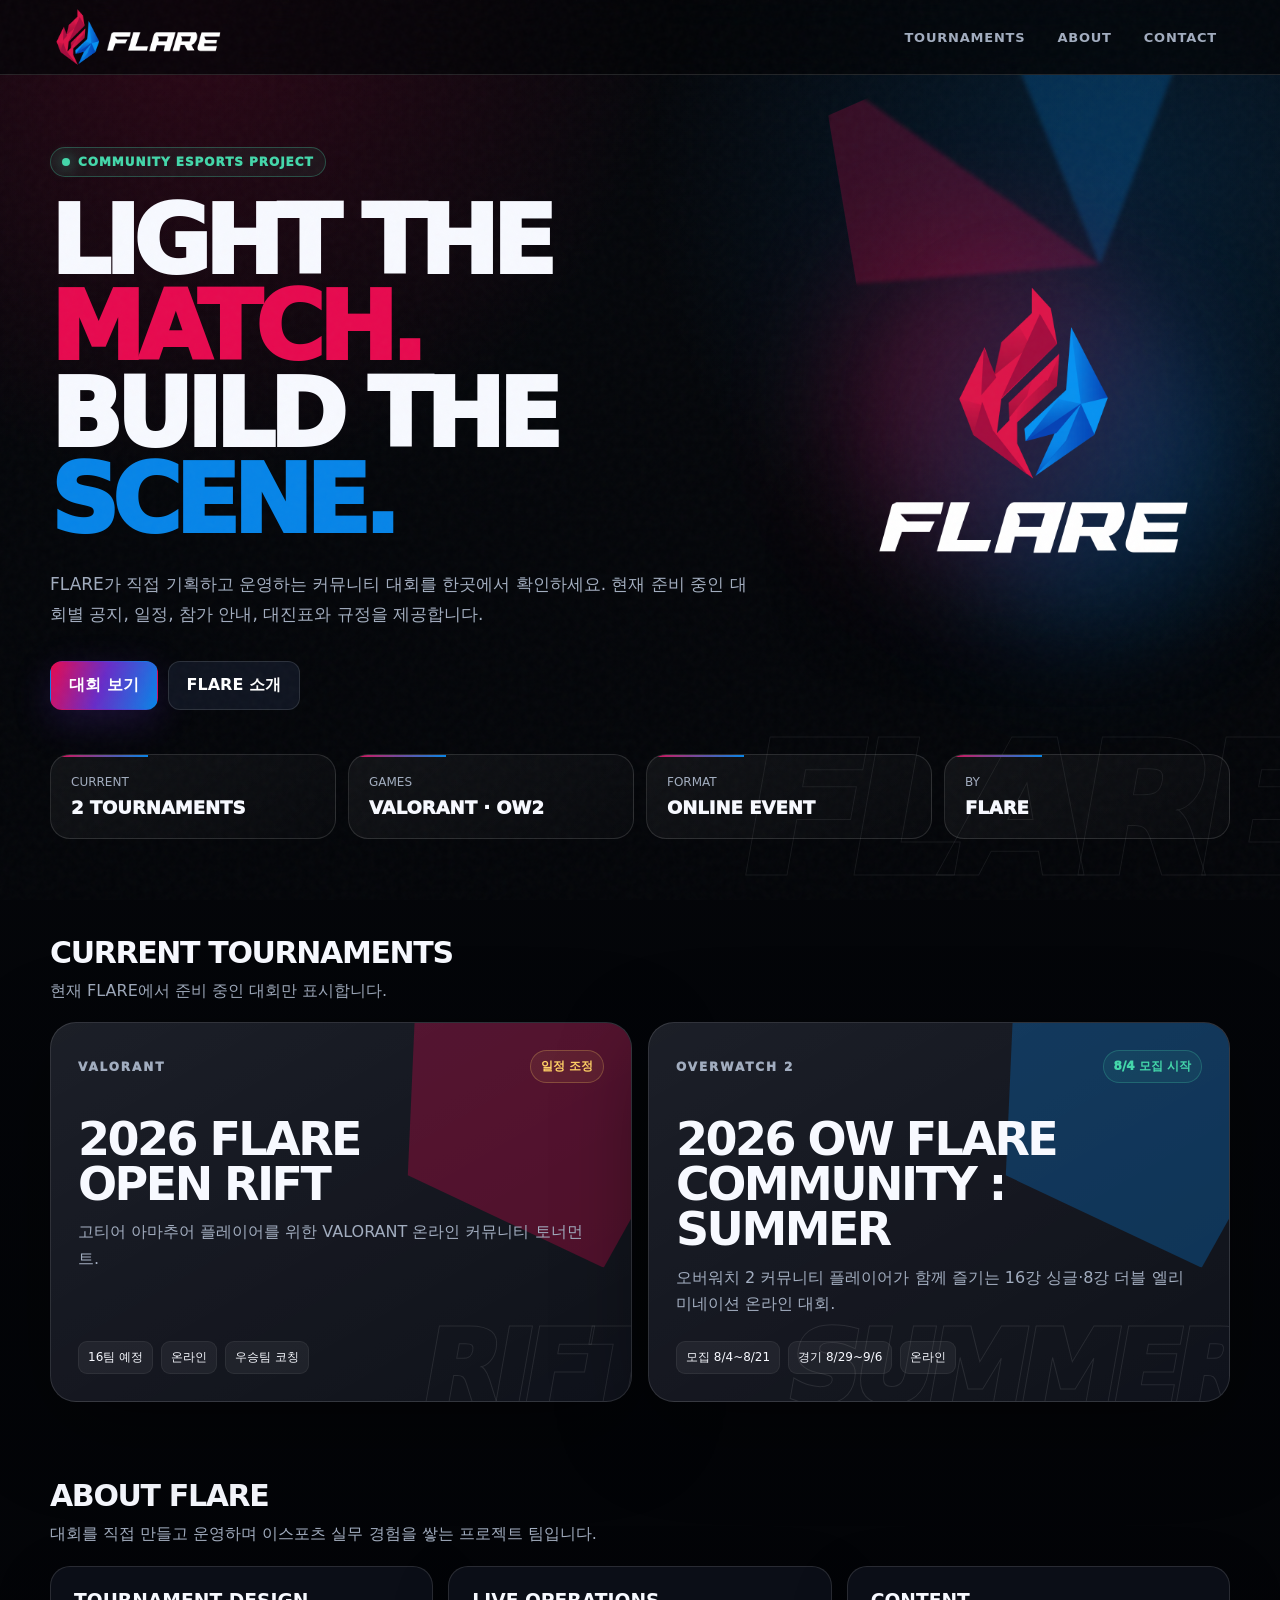
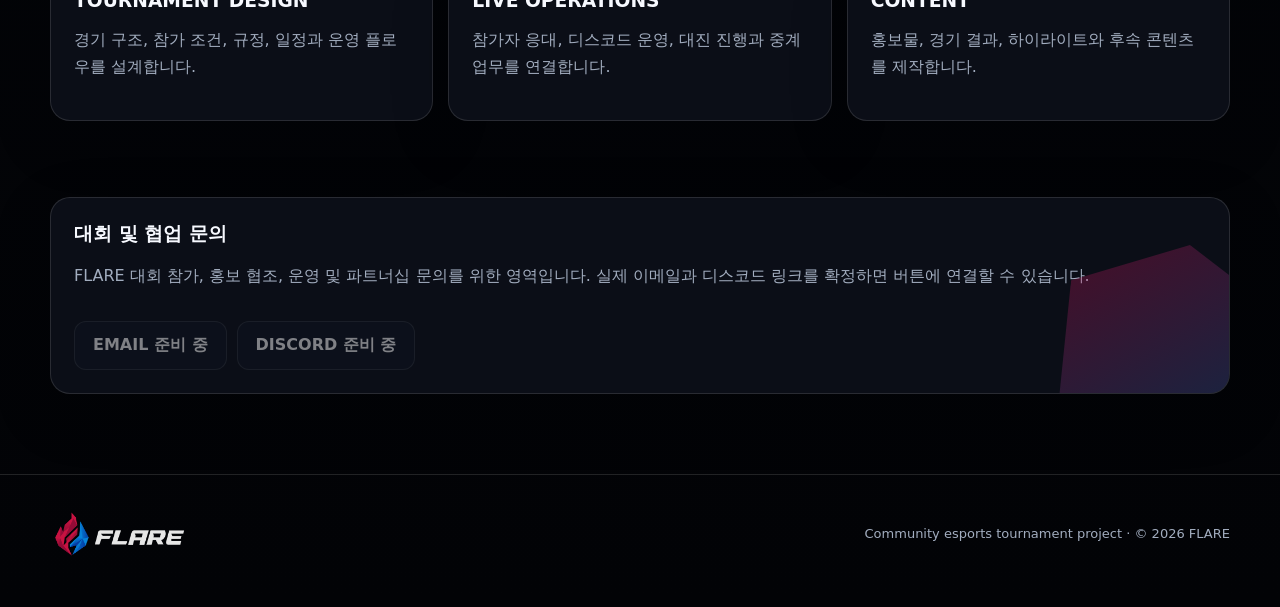
==== commit a2a4f708: "옵치 내용 넣음" ====
--- a/index.html
+++ b/index.html
@@ -83,15 +83,15 @@
           <div>
             <div class="topline">
               <span class="game">OVERWATCH 2</span>
-              <span class="pill live">준비 중</span>
+              <span class="pill live">8/4 모집 시작</span>
             </div>
             <h3>2026 OW FLARE<br>COMMUNITY : SUMMER</h3>
-            <p>오버워치 2 커뮤니티 플레이어가 함께 즐기는 여름 시즌 온라인 대회.</p>
+            <p>오버워치 2 커뮤니티 플레이어가 함께 즐기는 16강 싱글·8강 더블 엘리미네이션 온라인 대회.</p>
           </div>
           <div class="chips">
+            <span class="chip">모집 8/4~8/21</span>
+            <span class="chip">경기 8/29~9/6</span>
             <span class="chip">온라인</span>
-            <span class="chip">커뮤니티</span>
-            <span class="chip">SUMMER</span>
           </div>
         </a>
       </div>
--- a/assets/styles.css
+++ b/assets/styles.css
@@ -759,3 +759,172 @@
     flex-direction: column;
   }
 }
+
+
+/* OW SUMMER tournament format & double-elimination bracket */
+.external-links {
+  display: flex;
+  flex-wrap: wrap;
+  gap: 10px;
+  margin-top: 20px;
+}
+.external-links .btn { min-width: 155px; }
+.format-banner {
+  display: grid;
+  grid-template-columns: auto 1fr;
+  align-items: center;
+  gap: 18px;
+  margin-bottom: 16px;
+  padding: 19px 20px;
+  border: 1px solid rgba(7,133,232,.28);
+  border-radius: 16px;
+  background: linear-gradient(115deg, rgba(7,133,232,.12), rgba(231,10,79,.075));
+}
+.format-number {
+  width: 54px;
+  height: 54px;
+  display: grid;
+  place-items: center;
+  border-radius: 15px;
+  background: linear-gradient(145deg, var(--blue), var(--purple));
+  font-size: 20px;
+  font-weight: 1000;
+  box-shadow: 0 12px 32px rgba(7,133,232,.2);
+}
+.format-banner strong { display: block; margin-bottom: 5px; font-size: 17px; }
+.format-banner p { margin: 0; color: var(--muted); line-height: 1.55; }
+.bracket-note {
+  margin: 0 0 16px;
+  color: var(--muted);
+  font-size: 13px;
+  line-height: 1.6;
+}
+.bracket-stage {
+  margin-bottom: 18px;
+  border: 1px solid var(--line);
+  border-radius: 20px;
+  overflow: hidden;
+  background: rgba(9,13,21,.82);
+  box-shadow: 0 18px 58px rgba(0,0,0,.2);
+}
+.bracket-stage:last-child { margin-bottom: 0; }
+.bracket-stage-head {
+  display: flex;
+  align-items: center;
+  justify-content: space-between;
+  gap: 15px;
+  padding: 17px 19px;
+  border-bottom: 1px solid var(--line);
+  background: linear-gradient(110deg, rgba(7,133,232,.11), rgba(255,255,255,.018));
+}
+.bracket-stage.loser .bracket-stage-head {
+  background: linear-gradient(110deg, rgba(231,10,79,.105), rgba(255,255,255,.018));
+}
+.bracket-stage.final-stage .bracket-stage-head {
+  background: linear-gradient(110deg, rgba(231,10,79,.13), rgba(104,44,200,.14), rgba(7,133,232,.13));
+}
+.bracket-stage-head h3 { margin: 0; font-size: 19px; }
+.bracket-stage-head span { color: var(--muted); font-size: 12px; }
+.bracket-scroll { overflow-x: auto; padding: 18px; }
+.bracket-columns {
+  min-width: 980px;
+  display: grid;
+  grid-auto-columns: minmax(210px, 1fr);
+  grid-auto-flow: column;
+  gap: 26px;
+  align-items: center;
+}
+.bracket-columns.sixteen { min-width: 1120px; grid-template-columns: repeat(3, minmax(235px,1fr)); grid-auto-flow: initial; }
+.bracket-round { position: relative; }
+.bracket-round-title {
+  min-height: 43px;
+  margin-bottom: 11px;
+  padding-bottom: 9px;
+  border-bottom: 1px solid rgba(255,255,255,.08);
+}
+.bracket-round-title strong { display: block; font-size: 13px; letter-spacing: .08em; }
+.bracket-round-title small { color: var(--muted); font-size: 11px; }
+.bracket-matches { display: grid; gap: 11px; }
+.bracket-matches.centered { align-content: center; }
+.bracket-match {
+  overflow: hidden;
+  border: 1px solid var(--line);
+  border-radius: 12px;
+  background: #080c13;
+}
+.bracket-match-meta {
+  display: flex;
+  justify-content: space-between;
+  gap: 10px;
+  padding: 7px 10px;
+  border-bottom: 1px solid rgba(255,255,255,.07);
+  color: var(--muted);
+  font-size: 10px;
+  font-weight: 800;
+}
+.bracket-team {
+  display: flex;
+  align-items: center;
+  justify-content: space-between;
+  gap: 10px;
+  padding: 10px 11px;
+  border-bottom: 1px solid rgba(255,255,255,.07);
+  color: #c7cfdb;
+  font-size: 12px;
+}
+.bracket-team:last-child { border-bottom: 0; }
+.bracket-team b { color: #66707e; }
+.bracket-arrow {
+  position: absolute;
+  right: -19px;
+  top: 50%;
+  width: 12px;
+  height: 12px;
+  border-top: 2px solid rgba(91,185,255,.35);
+  border-right: 2px solid rgba(91,185,255,.35);
+  transform: translateY(-50%) rotate(45deg);
+}
+.bracket-stage.loser .bracket-arrow {
+  border-color: rgba(255,92,135,.35);
+}
+.grand-final-card {
+  max-width: 520px;
+  margin: 0 auto;
+  padding: 26px;
+  text-align: center;
+  border: 1px solid rgba(255,255,255,.17);
+  border-radius: 18px;
+  background:
+    radial-gradient(circle at 10% 0%, rgba(231,10,79,.18), transparent 50%),
+    radial-gradient(circle at 90% 100%, rgba(7,133,232,.18), transparent 50%),
+    #090d15;
+}
+.grand-final-card .versus { margin: 16px 0; font-size: 24px; font-weight: 1000; color: var(--muted); }
+.grand-final-card strong { display: block; font-size: 17px; }
+.grand-final-card small { color: var(--muted); }
+.info-links {
+  display: grid;
+  grid-template-columns: repeat(3, 1fr);
+  gap: 12px;
+}
+.info-link {
+  min-height: 120px;
+  display: flex;
+  flex-direction: column;
+  justify-content: space-between;
+  gap: 14px;
+  padding: 18px;
+  border: 1px solid var(--line);
+  border-radius: 16px;
+  background: rgba(255,255,255,.025);
+  transition: transform .18s ease, border-color .18s ease;
+}
+.info-link:hover { transform: translateY(-3px); border-color: var(--line-bright); }
+.info-link small { color: var(--muted); }
+.info-link strong { font-size: 17px; }
+.info-link .link-text { color: #5bb9ff; font-weight: 900; font-size: 13px; }
+@media (max-width: 760px) {
+  .format-banner { grid-template-columns: 1fr; }
+  .info-links { grid-template-columns: 1fr; }
+  .bracket-stage-head { align-items: flex-start; flex-direction: column; }
+}
